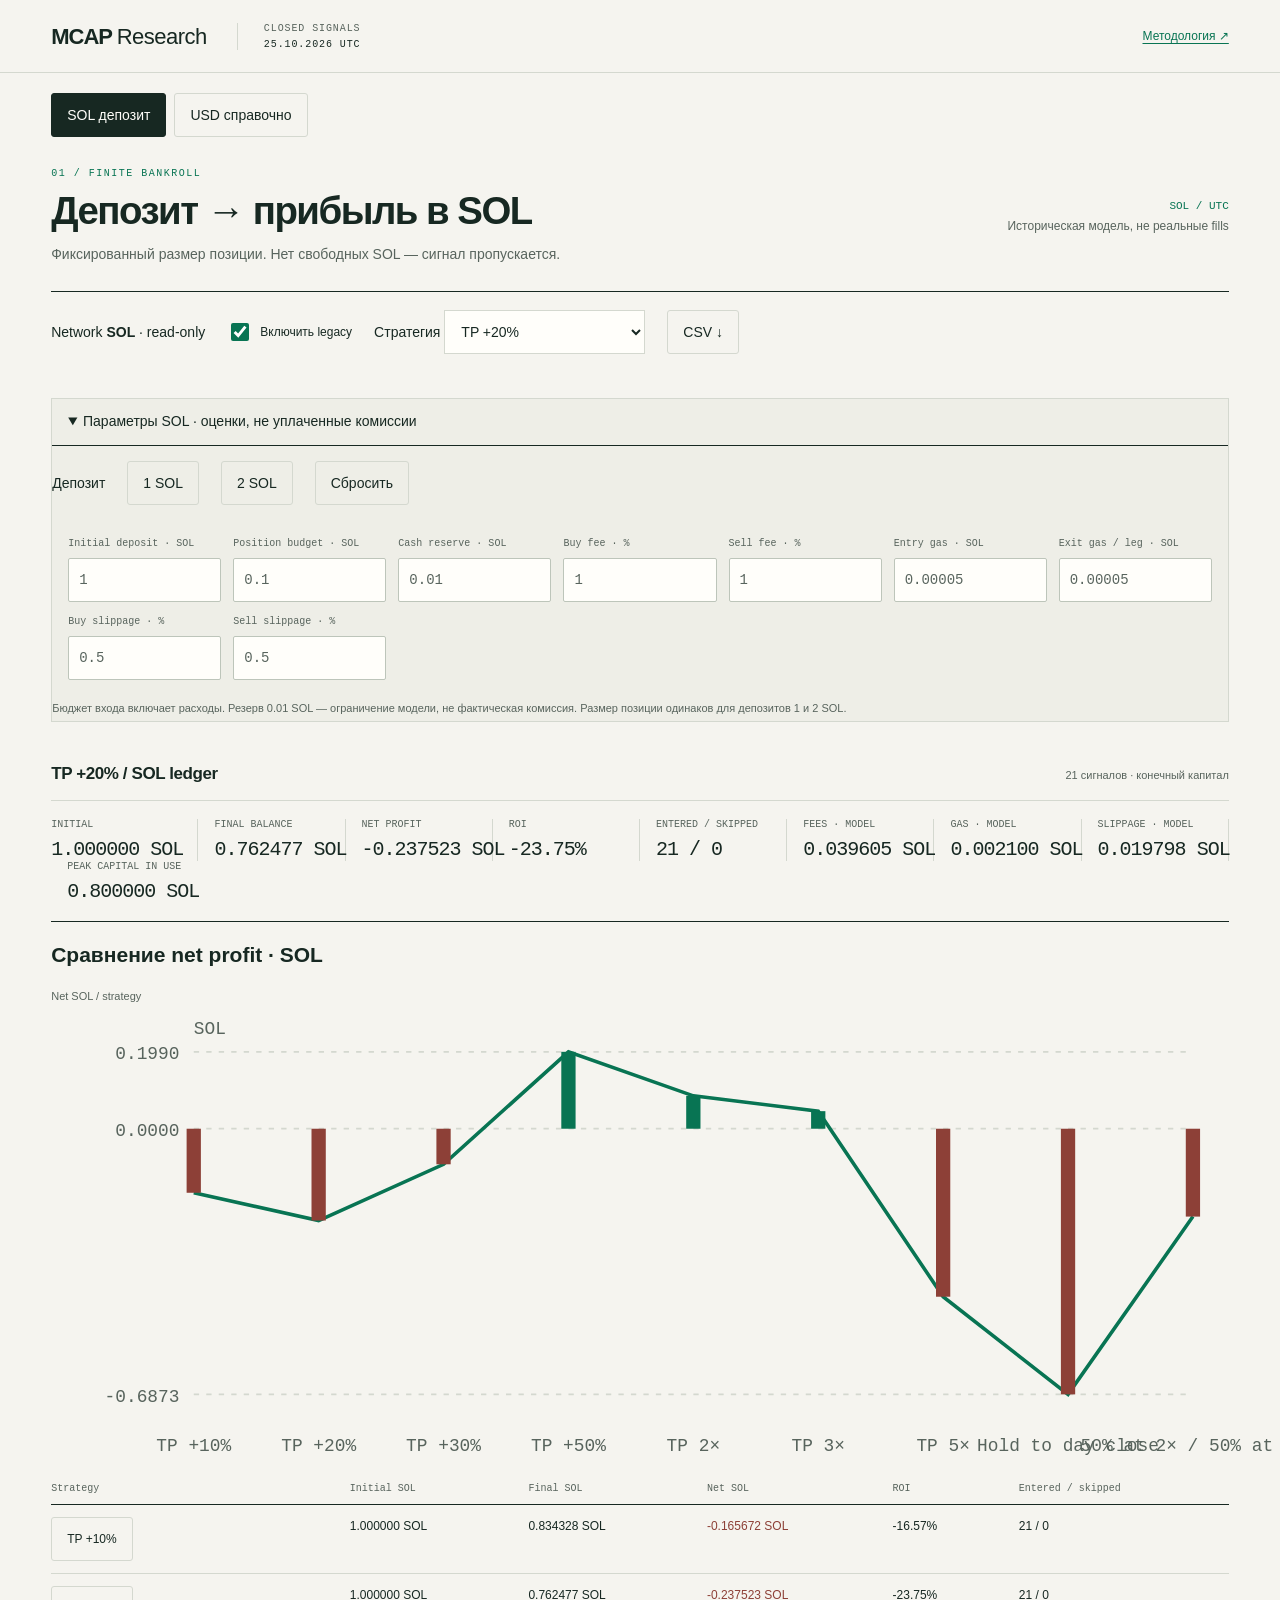
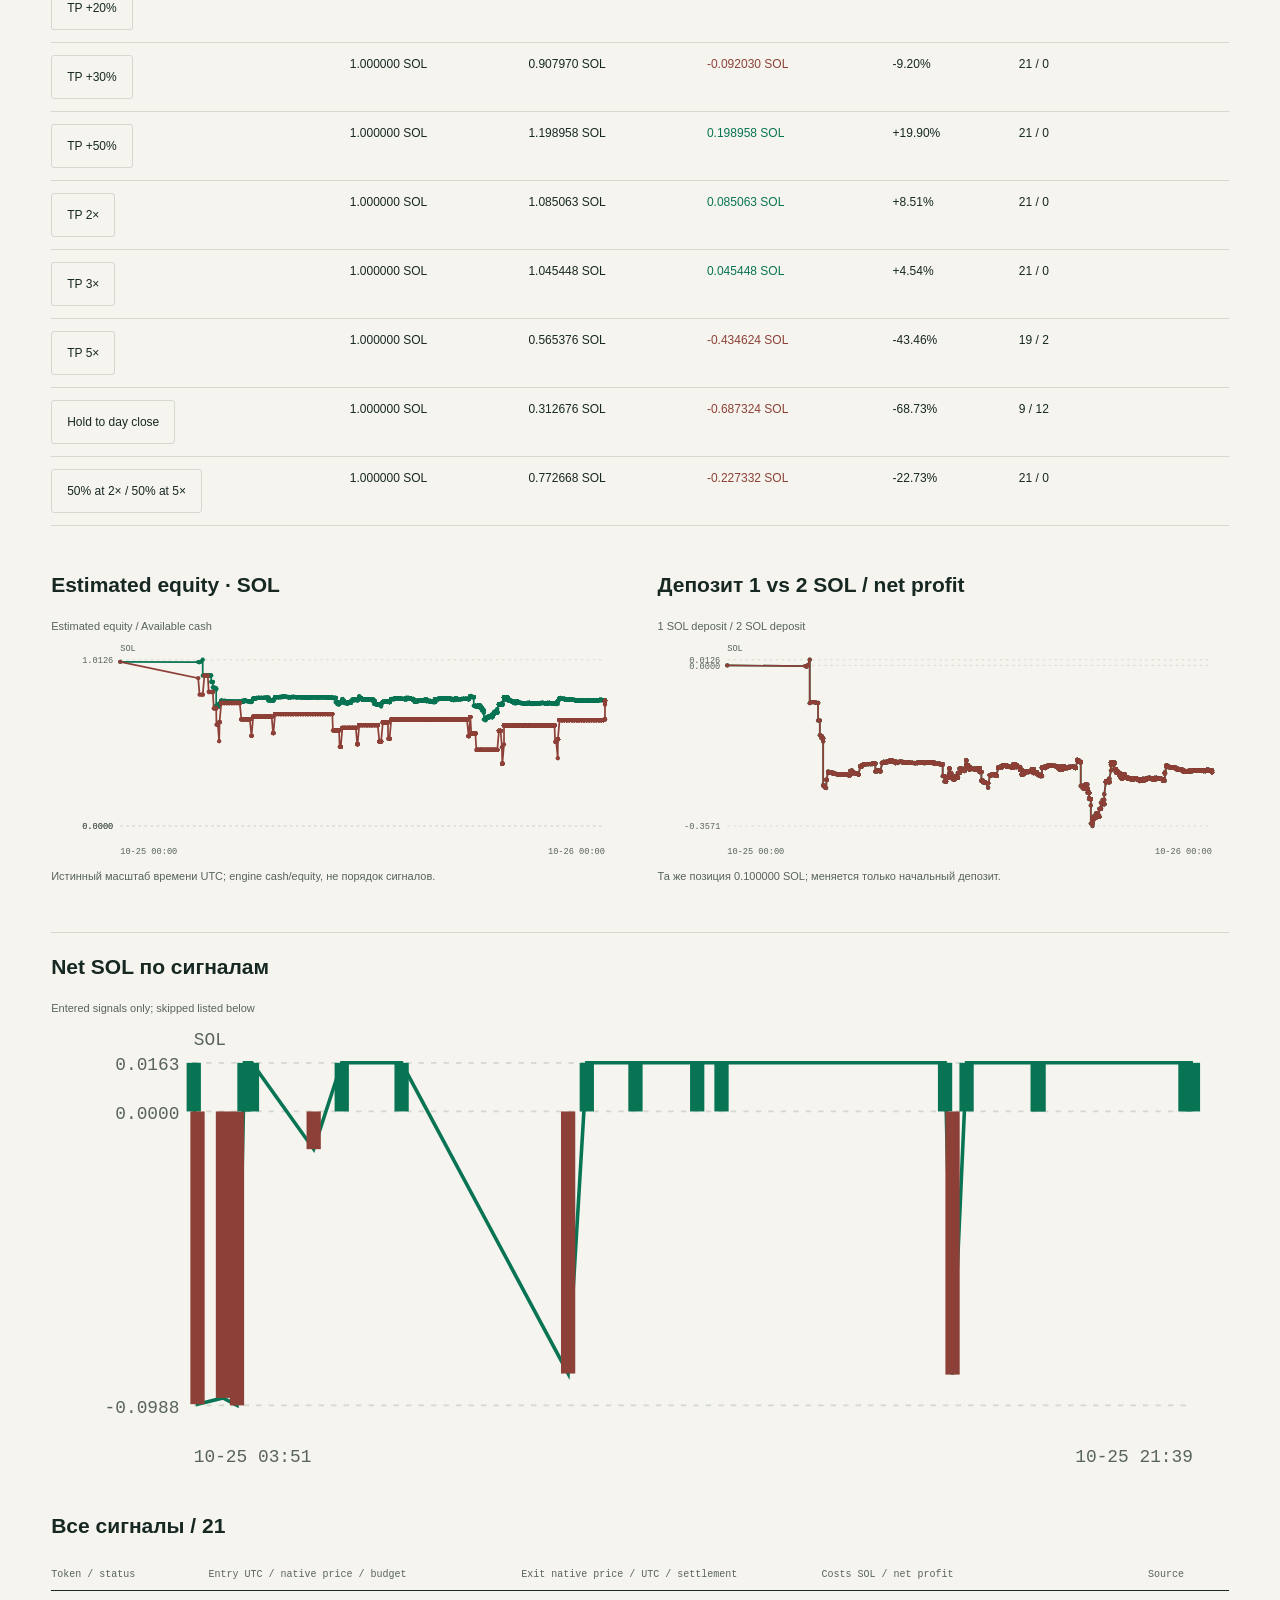
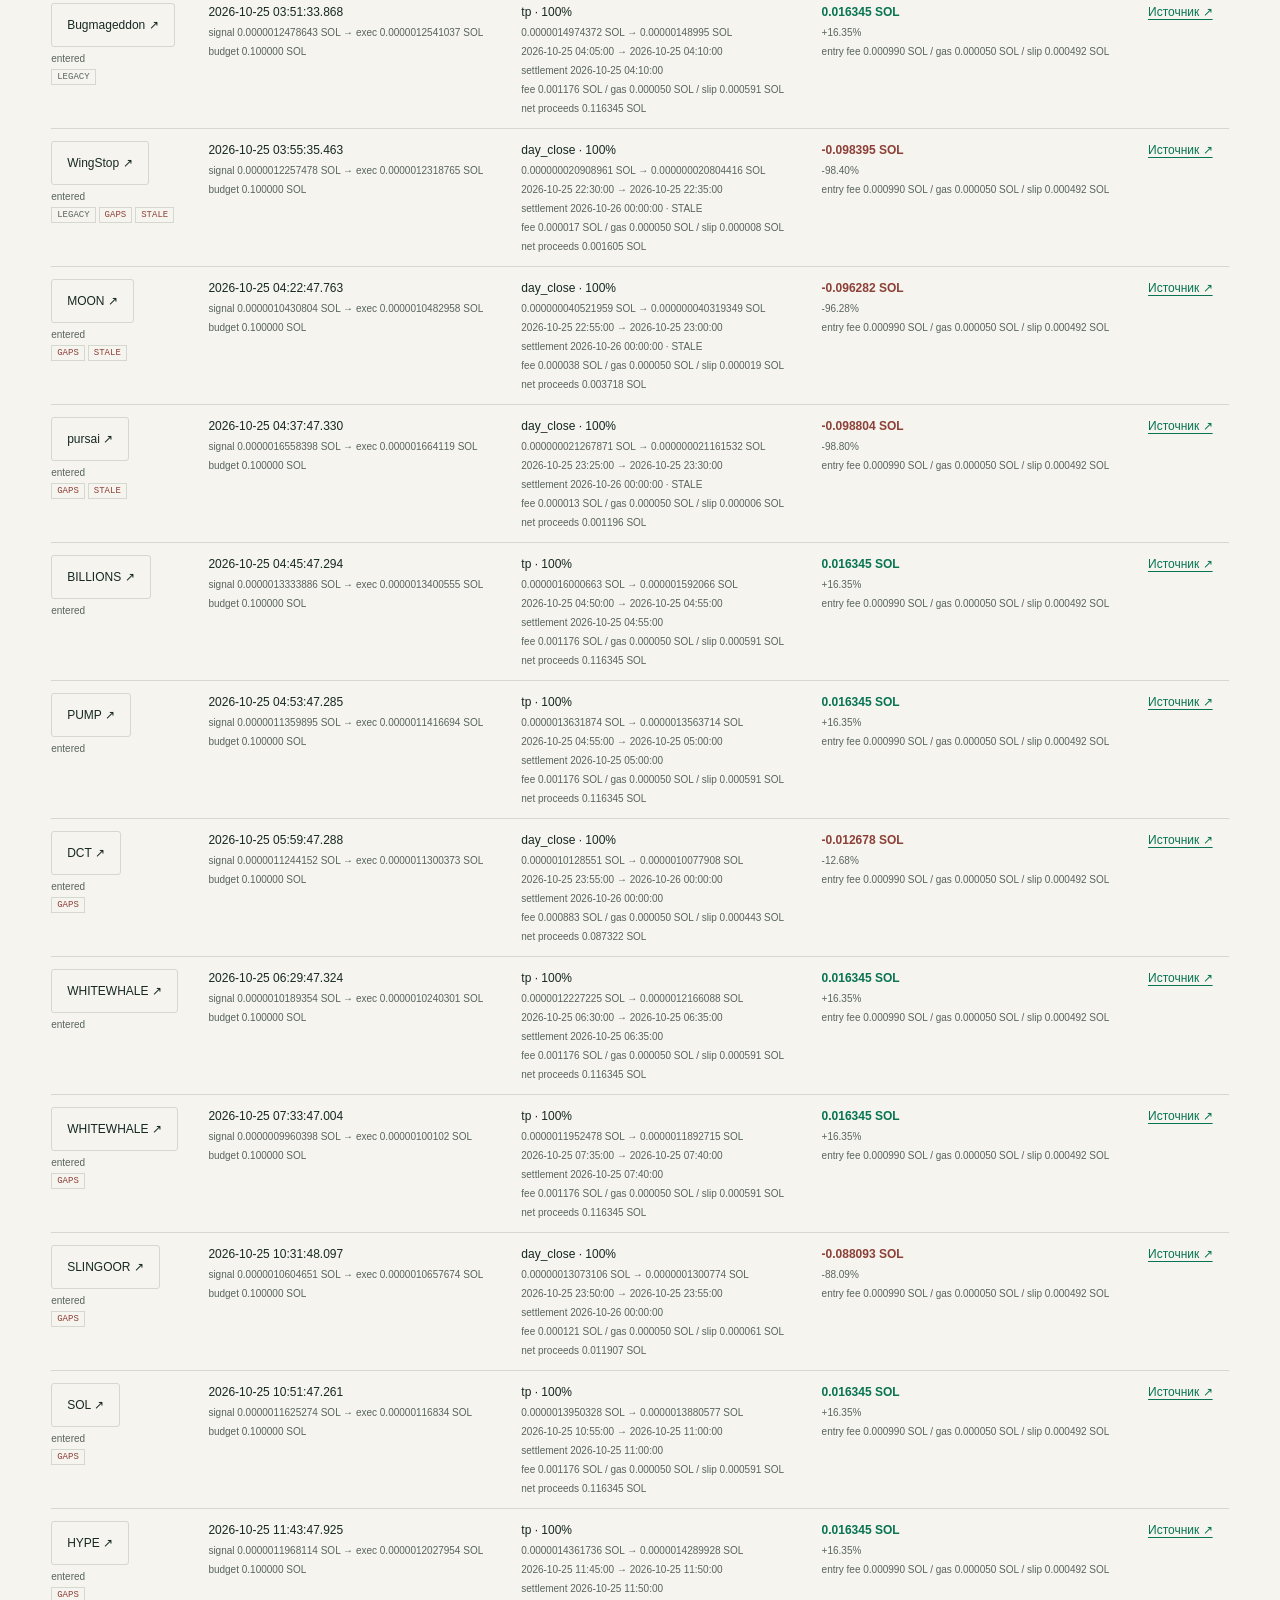
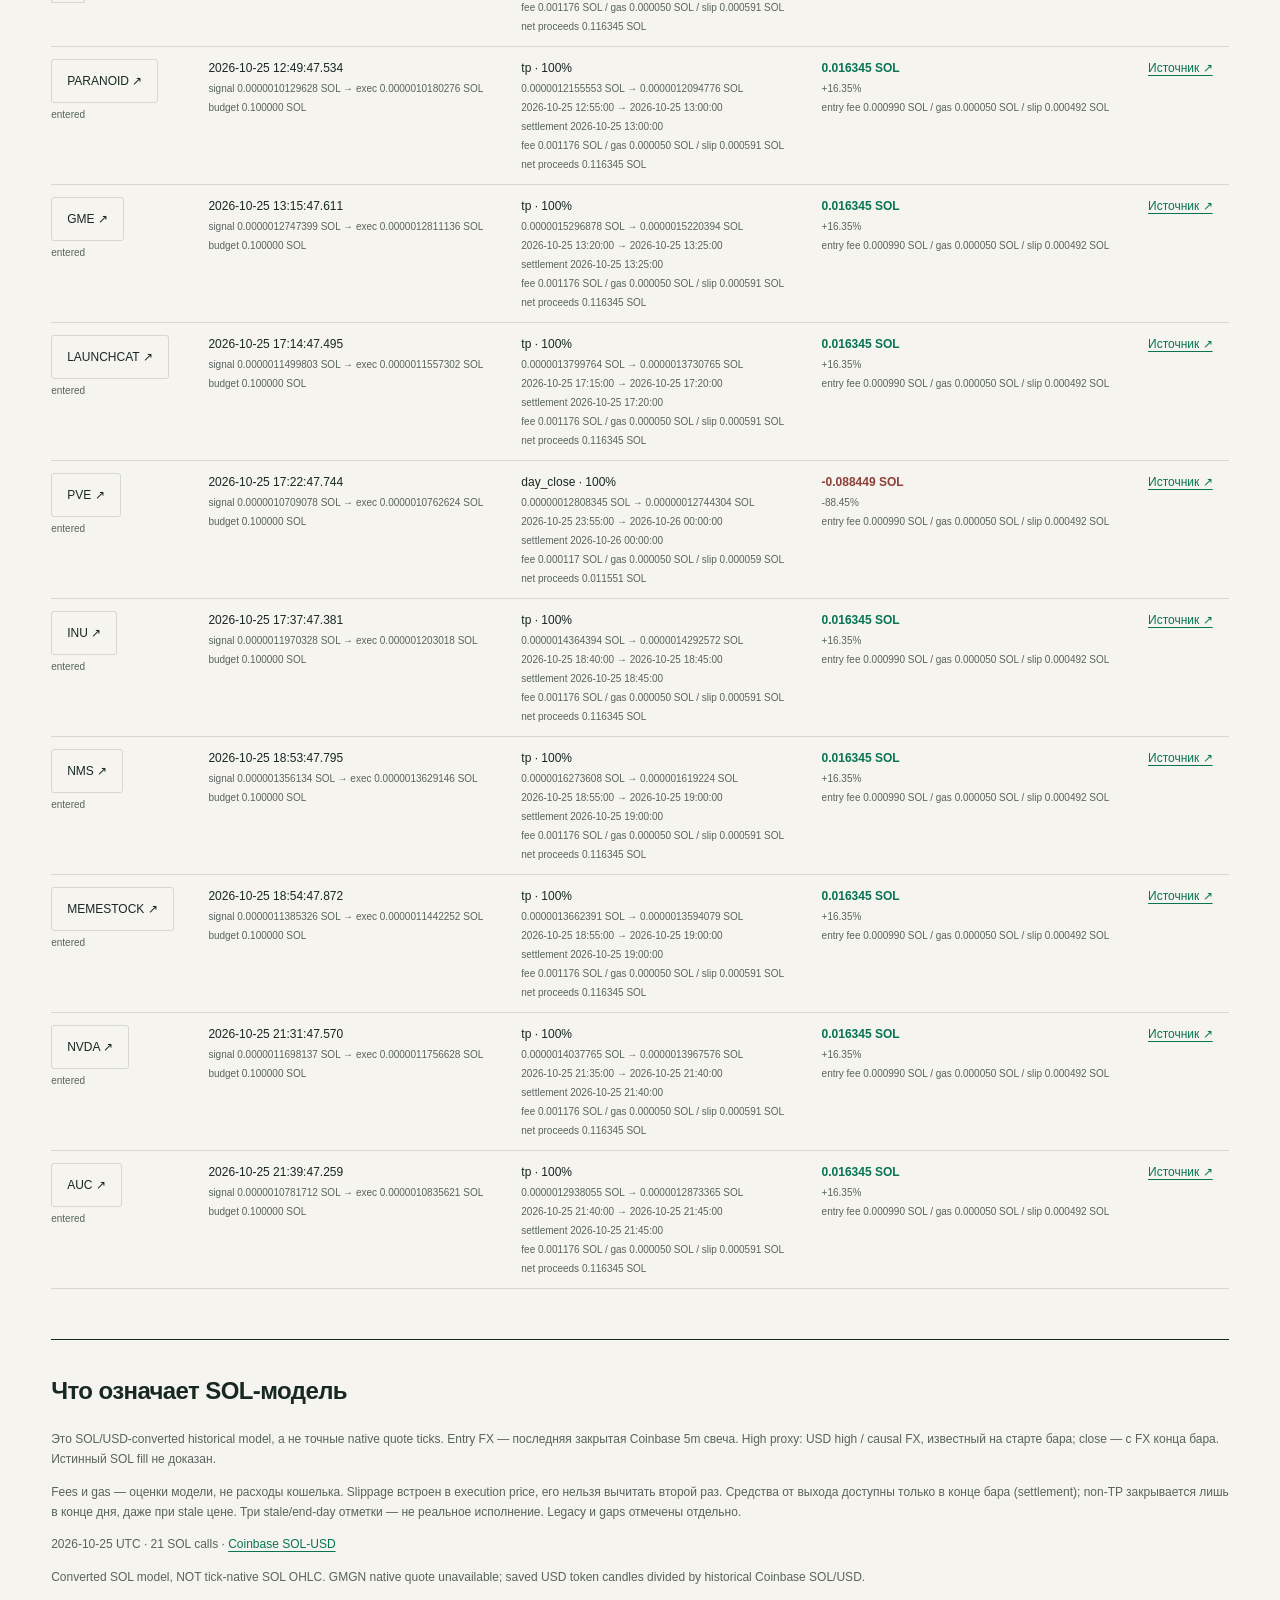
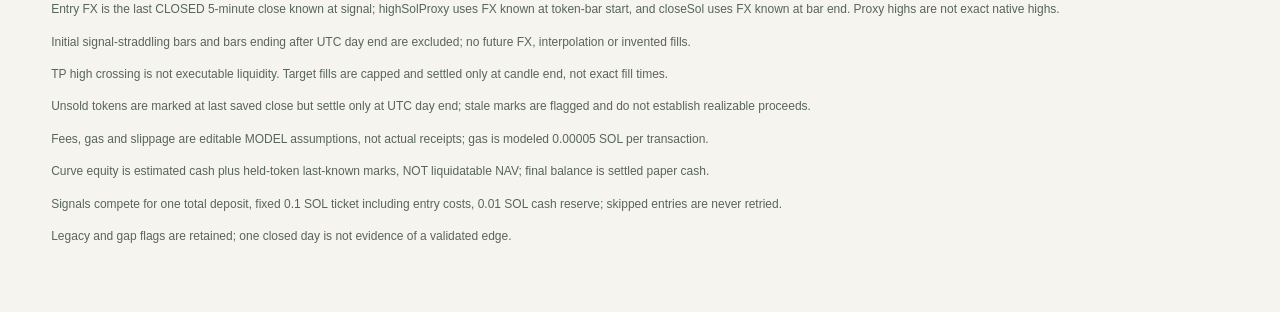
==== index.html @ de408d72 "Publish static no-login MCAP report with SOL bankroll simulation" ====
<!doctype html>
<html lang="ru"><head><meta charset="utf-8"><meta name="viewport" content="width=device-width,initial-scale=1"><meta name="theme-color" content="#f5f4ef"><title>MCAP Research — Strategy ledger · 25.10.2026</title><link rel="stylesheet" href="./styles.css"><script type="module" src="./app.mjs"></script></head>
<body><a class="skip" href="#main">К отчёту</a><header class="topbar"><a class="brand" href="./">MCAP <span>Research</span></a><span class="edition">CLOSED SIGNALS <b>25.10.2026 UTC</b></span><a href="#methodology" class="method-link">Методология ↗</a></header>
<nav class="mode-switch" aria-label="Валюта отчёта"><button id="mode-sol" aria-pressed="true">SOL депозит</button><button id="mode-usd" aria-pressed="false">USD справочно</button></nav><main id="sol-main"></main><main id="main" hidden><div class="report-heading"><div><p class="eyebrow">01 / STRATEGY LAB</p><h1>Сигнал → результат</h1><p class="subtitle">Сравнение правил выхода на сохранённых рыночных данных.</p></div><div class="report-stamp">HISTORICAL SIMULATION<br><span>Не реальные исполнения</span></div></div>
<section class="toolbar" aria-label="Фильтры"><fieldset class="chain"><legend>Network</legend><label><input type="radio" name="chain" value="all" checked><span>ALL</span></label><label><input type="radio" name="chain" value="sol"><span>SOL</span></label><label><input type="radio" name="chain" value="robinhood"><span>RH</span></label></fieldset><label class="toggle"><input id="legacy" type="checkbox" checked> Включить legacy</label><label class="strategy-label">Разбор стратегии <select id="strategy" aria-label="Стратегия"></select></label><button id="export" disabled>CSV ↓</button></section>
<details class="assumptions" open><summary><span>Параметры исполнения</span><span class="badge">ASSUMPTIONS · НЕ УПЛАЧЕННЫЕ КОМИССИИ</span></summary><form id="config" novalidate><div class="config-grid"><label>Stake / call · USD<input name="stakeUsd" type="number" min="0.01" step="any" required></label><label>Buy fee · %<input name="buyFeePct" type="number" min="0" max="99.99" step="any" required></label><label>Sell fee · %<input name="sellFeePct" type="number" min="0" max="99.99" step="any" required></label><label>Entry gas · USD<input name="entryGasUsd" type="number" min="0" step="any" required></label><label>Exit gas / leg · USD<input name="exitGasUsd" type="number" min="0" step="any" required></label><label>Buy slippage · %<input name="buySlipPct" type="number" min="0" max="99.99" step="any" required></label><label>Sell slippage · %<input name="sellSlipPct" type="number" min="0" max="99.99" step="any" required></label></div><div class="config-bottom"><p>Одинаковые допущения для SOL и RH. Меняют расчёт, не исходные цены.</p><button type="button" id="reset">Сбросить</button></div></form></details>
<div id="error" class="error" role="alert" hidden></div><div id="status" class="status" role="status">Загрузка сохранённого набора данных…</div>
<div id="report" hidden><section aria-labelledby="selected-title"><div class="section-title"><h2 id="selected-title">Выбранная стратегия</h2><span id="selection-note"></span></div><div id="metrics" class="metrics"></div></section>
<section class="comparison" aria-labelledby="compare-title"><div class="section-title"><h2 id="compare-title">Сравнение выходов</h2><span>Одинаковый капитал · независимые calls</span></div><div class="compare-layout"><div id="roi-chart" class="chart"></div><div class="table-scroll"><table class="strategy-table"><caption class="sr-only">Сравнение стратегий</caption><thead><tr><th>Strategy</th><th>Hits</th><th>Gross PnL</th><th>Net PnL</th><th>Net ROI</th></tr></thead><tbody id="strategy-rows"></tbody></table></div></div></section>
<div class="chart-pair"><section><div class="section-title"><h2>Накопленный NET PnL</h2><span>USD / порядок сигналов</span></div><div id="curve-chart" class="chart"></div><p class="chart-note">Сумма результатов независимых calls. Не NAV, не equity по времени; без реинвестирования.</p></section><section><div class="section-title"><h2>Результат каждого call</h2><span>NET PnL · USD</span></div><div id="calls-chart" class="chart"></div><p class="chart-note">Каждый столбец — один сигнал в исходном порядке. Нулевая линия выделена.</p></section></div>
<section class="ledger"><div class="section-title"><h2>Журнал сделок <span id="call-count"></span></h2><span>Откройте строку для полного расчёта ↗</span></div><div class="table-scroll" tabindex="0" aria-label="Прокручиваемый журнал сделок"><table><caption class="sr-only">Все отфильтрованные сигналы выбранной стратегии</caption><thead><tr><th>Token / network</th><th>Entry · UTC / price</th><th>Exit · reason / UTC range / price</th><th>Fees / gas</th><th>Net PnL / ROI</th><th>Source</th></tr></thead><tbody id="trade-rows"></tbody></table></div></section></div>
<section id="methodology" class="methodology"><p class="eyebrow">02 / READING THE MODEL</p><h2>Что именно здесь рассчитано</h2><div class="method-columns"><div><h3>Сигнал ≠ сделка</h3><p>Baseline — сохранённая цена сигнала, не фактический fill. Entry execution моделируется с buy slippage. Комиссии, gas и slippage выше — редактируемые допущения, а не подтверждённые расходы кошелька.</p><h3>Take-profit на OHLCV</h3><p>TP предполагает исполнение по target при касании high свечи, затем учитывает sell slippage. Первая 5m-свеча, пересекающая момент сигнала, исключена: её high мог быть до входа. Это особенно важно для +10% и +20%. Точный момент выхода внутри свечи неизвестен: показываем диапазон UTC.</p></div><div><h3>Качество данных</h3><p>Три закрывающие отметки в исходном наборе устарели: это last-known mark, не гарантированная ликвидная цена. Пропуски OHLCV и legacy отмечены у соответствующих calls. Legacy можно исключить.</p><h3>Ограничения выборки</h3><p>RH — только два calls: слишком мало для вывода об эффективности сети. Историческая симуляция не обещает доходность, не учитывает все риски ликвидности, MEV и доступности исполнения. Gross и net сравниваются по одному набору сигналов.</p></div></div><div id="dataset-notes"></div></section>
<footer><span>MCAP / RESEARCH NOTE 25.10.2026</span><span>USD · UTC · без live API</span></footer></main>
<dialog id="detail" aria-labelledby="detail-title"><div class="dialog-head"><h2 id="detail-title">Call detail</h2><button id="close-detail" aria-label="Закрыть детали">Закрыть ×</button></div><div id="detail-body"></div></dialog></body></html>
---- styles.css ----
[hidden]{display:none!important}.mode-switch{max-width:1570px;margin:20px auto 0;padding:0 4vw;display:flex;gap:8px}.mode-switch [aria-pressed=true]{background:#172822;color:#fffefa;border-color:#172822}#sol-main .metrics{grid-template-columns:repeat(auto-fit,minmax(145px,1fr))}#sol-main section{margin-bottom:26px}#sol-main .toolbar{flex-wrap:wrap}#sol-main small{display:block}#sol-main .table-scroll{max-width:100%;overflow:auto}#sol-main table{min-width:760px}#sol-main .config-grid{padding:16px}#sol-main .chart svg{max-width:100%;height:auto}#sol-main select{max-width:100%}#sol-main .metric strong{font-size:20px;overflow-wrap:anywhere}@media(max-width:600px){#sol-main .report-heading{display:block}#sol-main .report-stamp{text-align:left;margin-top:15px}#sol-main .metrics{grid-template-columns:repeat(2,minmax(0,1fr))}#sol-main .toolbar{align-items:stretch}#sol-main .toolbar>label{max-width:100%}#sol-main .chart-pair{grid-template-columns:minmax(0,1fr)}#sol-main .config-grid{grid-template-columns:repeat(2,minmax(0,1fr))}#sol-main input{width:100%;min-width:0}#sol-main .chart-pair>section{min-width:0}}:root{--paper:#f5f4ef;--surface:#fffefa;--ink:#172822;--muted:#58645d;--line:#d4d8cf;--accent:#087453;--negative:#8d4037;--mono:'SFMono-Regular',Consolas,'Liberation Mono',monospace;--sans:'Helvetica Neue',Helvetica,Arial,sans-serif}*{box-sizing:border-box}html{scroll-behavior:smooth}body{margin:0;background:var(--paper);color:var(--ink);font-family:var(--sans);font-size:14px;line-height:1.5;font-variant-numeric:tabular-nums}a{color:var(--accent);text-underline-offset:3px}button,input,select{font:inherit;color:inherit}button,select,input{min-height:44px}button{background:transparent;border:1px solid var(--line);padding:9px 15px;border-radius:3px;cursor:pointer}button:hover{border-color:var(--accent);background:#e8eee7}button:disabled{opacity:.45;cursor:not-allowed}button:focus-visible,a:focus-visible,input:focus-visible,select:focus-visible,summary:focus-visible,[tabindex]:focus-visible{outline:3px solid var(--accent);outline-offset:3px}.topbar{min-height:73px;padding:15px 4vw;display:flex;align-items:center;gap:30px;border-bottom:1px solid var(--line)}.brand{font-size:22px;text-decoration:none;color:var(--ink);font-weight:750;letter-spacing:-1px}.brand span{font-weight:400;letter-spacing:-.5px}.edition{font:10px var(--mono);letter-spacing:.09em;border-left:1px solid var(--line);padding-left:26px;color:var(--muted)}.edition b{display:block;color:var(--ink);font-weight:400;margin-top:5px}.method-link{margin-left:auto;font-size:12px}main{max-width:1570px;margin:auto;padding:0 4vw}.report-heading{display:flex;justify-content:space-between;gap:24px;align-items:center;padding:31px 0 26px}.eyebrow{font:10px var(--mono);letter-spacing:.15em;color:var(--accent);margin:0 0 10px}h1{font-size:clamp(28px,3vw,42px);line-height:1.12;letter-spacing:-1.5px;margin:0 0 12px;font-weight:550}.subtitle{margin:0;color:var(--muted)}.report-stamp{text-align:right;font:11px/1.9 var(--mono);color:var(--accent)}.report-stamp span{color:var(--muted);font:12px var(--sans)}.toolbar{display:flex;align-items:center;gap:22px;flex-wrap:wrap;border-top:1px solid var(--ink);padding:15px 0}.chain{margin:0;padding:0;border:0;display:flex;align-items:center;gap:2px}.chain legend{float:left;margin-right:13px;font:11px var(--mono);color:var(--muted);padding-top:15px}.chain label{position:relative;cursor:pointer}.chain input{position:absolute;opacity:0;inset:0;width:100%;margin:0}.chain span{display:block;padding:12px 17px;border:1px solid var(--line);font:12px var(--mono)}.chain input:checked+span{background:var(--ink);color:var(--surface);border-color:var(--ink)}.chain input:focus-visible+span{outline:3px solid var(--accent);outline-offset:2px}.toggle{display:flex;align-items:center;gap:8px;font-size:12px}.toggle input{accent-color:var(--accent);width:18px}.strategy-label{margin-left:auto;display:flex;align-items:center;gap:12px;font-size:12px;color:var(--muted)}select{max-width:100%;background:var(--surface);border:1px solid var(--line);padding:8px 28px 8px 12px}.assumptions{border:1px solid var(--line);background:#eeeee7;margin-bottom:22px}.assumptions summary{cursor:pointer;padding:12px 16px;min-height:46px}.badge{font:9px var(--mono);letter-spacing:.07em;margin-left:18px;color:var(--muted)}#config{padding:0 16px 10px}.config-grid{display:grid;grid-template-columns:repeat(7,minmax(0,1fr));gap:12px}.config-grid label{font:10px/1.5 var(--mono);color:var(--muted)}.config-grid input{display:block;width:100%;margin-top:7px;padding:8px 10px;border:1px solid #bdc5ba;border-radius:2px;background:var(--surface);font:14px var(--mono)}input[aria-invalid=true]{border:2px solid var(--negative)}.config-bottom{display:flex;justify-content:space-between;align-items:center;gap:16px;color:var(--muted);font-size:11px}.config-bottom button{border:0;text-decoration:underline}.section-title{display:flex;align-items:baseline;justify-content:space-between;gap:15px;padding:17px 0 14px}.section-title h2{font-size:17px;letter-spacing:-.4px;margin:0;font-weight:550}.section-title>span{font-size:11px;color:var(--muted)}.metrics{display:grid;grid-template-columns:repeat(7,minmax(0,1fr));border-top:1px solid var(--line);border-bottom:1px solid var(--ink);padding:18px 0}.metric{padding:0 16px;border-right:1px solid var(--line)}.metric:first-child{padding-left:0}.metric:last-child{border:0}.metric-label{display:block;font:10px var(--mono);color:var(--muted);margin-bottom:8px}.metric strong{font:clamp(18px,1.8vw,25px) var(--mono);letter-spacing:-1px;white-space:nowrap}.metric small{display:block;color:var(--muted);font:10px var(--mono);margin-top:5px}.positive{color:var(--accent)}.negative{color:var(--negative)}.compare-layout{display:grid;grid-template-columns:1fr 1fr;gap:35px;border-bottom:1px solid var(--line);padding-bottom:15px}.chart{min-width:0}.chart svg{width:100%;height:auto;display:block;overflow:visible}.chart text{font-family:var(--mono);font-size:10px;fill:var(--muted)}.chart .axis{stroke:#9da89e;stroke-width:1}.chart .grid{stroke:var(--line);stroke-dasharray:3 4}.chart .gross{fill:#a2b3a6}.chart .net{fill:var(--accent)}.chart .loss{fill:#97695f}.chart .series{fill:none;stroke:var(--accent);stroke-width:2}.chart .target{stroke:var(--negative);stroke-width:1;stroke-dasharray:5 4}.chart-legend{display:flex;gap:20px;font:10px var(--mono);color:var(--muted);padding:5px 0 10px}.chart-legend i{display:inline-block;width:10px;height:8px;margin-right:6px}.chart-pair{display:grid;grid-template-columns:1fr 1fr;gap:35px;border-bottom:1px solid var(--line);padding-bottom:18px}.chart-pair>section{min-width:0}.chart-note{font-size:11px;color:var(--muted);margin:4px 0}.table-scroll{overflow-x:auto;max-width:100%;min-width:0}table{border-collapse:collapse;width:100%;font-size:12px;text-align:left}th{font:10px var(--mono);color:var(--muted);white-space:nowrap;padding:10px 12px;border-bottom:1px solid var(--ink)}td{padding:12px;border-bottom:1px solid var(--line);vertical-align:top}th:first-child,td:first-child{padding-left:0}td small{display:block;font-size:10px;color:var(--muted);margin-top:4px}.strategy-table th,.strategy-table td{padding:9px 8px;text-align:right}.strategy-table th:first-child,.strategy-table td:first-child{text-align:left}.strategy-table button{border:0;padding:0 7px;font:12px var(--mono);min-width:70px}.strategy-table tr.selected{background:#e3ece2}.number{font-family:var(--mono);white-space:nowrap}.ledger table{min-width:1020px}.token-button{border:0;padding:0;min-height:44px;font-weight:700;text-align:left;color:var(--accent)}.tag{display:inline-block;font:9px var(--mono);padding:2px 5px;border:1px solid var(--line);margin:2px 3px 0 0;color:var(--muted)}.warning{color:var(--negative)}.ledger{padding-bottom:24px}.methodology{border-top:1px solid var(--ink);padding:28px 0}.methodology h2{font-size:24px;letter-spacing:-.6px;margin:5px 0 20px}.method-columns{display:grid;grid-template-columns:1fr 1fr;gap:60px}.methodology h3{font-size:13px;font-weight:600;margin:16px 0 6px}.methodology p{font-size:12px;color:var(--muted);line-height:1.7;margin-top:5px}#dataset-notes{font:11px/1.7 var(--mono);color:var(--muted);overflow-wrap:anywhere}footer{border-top:1px solid var(--line);padding:20px 0 30px;display:flex;justify-content:space-between;font:9px var(--mono);color:var(--muted);letter-spacing:.05em}.error{border:1px solid var(--negative);color:var(--negative);background:#f8eeea;padding:15px;margin-bottom:20px}.status{padding:16px 0;color:var(--muted)}dialog{width:min(1000px,calc(100vw - 24px));max-height:90dvh;border:1px solid var(--line);border-radius:4px;padding:0 24px 24px;background:var(--surface);color:var(--ink)}dialog::backdrop{background:#15251dcc}.dialog-head{position:sticky;top:0;background:var(--surface);display:flex;justify-content:space-between;align-items:center;gap:15px;padding:15px 0;border-bottom:1px solid var(--line);z-index:1}.dialog-head h2{font-size:20px;margin:0}.detail-meta{display:flex;flex-wrap:wrap;gap:12px;align-items:center;margin:15px 0}.address{overflow-wrap:anywhere;font:11px var(--mono)}.detail-warnings{font-size:12px;color:var(--negative)}.detail-grid{display:grid;grid-template-columns:1fr 1fr;gap:20px}.accounting{min-width:740px}.detail-summary{display:flex;gap:25px;flex-wrap:wrap;margin:18px 0;font:13px var(--mono)}.skip{position:fixed;top:-100px;left:15px;padding:10px;background:var(--surface);z-index:5}.skip:focus{top:10px}.sr-only{position:absolute;width:1px;height:1px;overflow:hidden;clip:rect(0,0,0,0)}[hidden]{display:none!important}@media(min-width:1600px){main{padding-left:45px;padding-right:45px}}@media(max-width:1100px){.config-grid{grid-template-columns:repeat(4,minmax(0,1fr))}.metrics{grid-template-columns:repeat(4,minmax(0,1fr));gap:18px 0}.metric:nth-child(5){padding-left:0}.compare-layout{gap:20px}.metric strong{font-size:21px}.section-title>span{max-width:50%;text-align:right}}@media(max-width:760px){.topbar{gap:15px;padding:12px 5vw;flex-wrap:wrap}.brand{font-size:20px}.edition{margin-left:auto;padding-left:14px}.method-link{display:none}main{padding:0 5vw}.report-heading{padding:24px 0 20px;align-items:start}.report-stamp{display:none}.toolbar{gap:10px 15px}.strategy-label{margin:0;width:100%;justify-content:space-between;order:3}.strategy-label select{flex:1;max-width:235px}.toolbar>button{margin-left:auto}.badge{display:block;margin:7px 0 0 16px;font-size:8px}.config-grid{grid-template-columns:repeat(2,minmax(0,1fr));gap:12px}.config-bottom{align-items:flex-start}.config-bottom p{max-width:75%}.metrics{grid-template-columns:repeat(2,minmax(0,1fr));gap:20px 0}.metric:nth-child(odd){padding-left:0}.metric:nth-child(even){border-right:0}.metric:last-child{grid-column:span 2;border-top:1px solid var(--line);padding-top:14px}.metric strong{font-size:25px}.compare-layout,.chart-pair,.method-columns,.detail-grid{grid-template-columns:1fr;gap:20px}.section-title{align-items:center}.section-title h2{font-size:16px}.section-title>span{font-size:10px;max-width:45%}.strategy-table{min-width:410px}.method-columns{gap:0}.methodology h2{font-size:22px}footer{gap:20px;font-size:8px}dialog{padding:0 16px 20px}.dialog-head h2{font-size:18px}.dialog-head button{padding:8px}.detail-summary{gap:12px}.chart-legend{font-size:9px}.toggle{font-size:11px}.chain span{padding:13px}.chain legend{margin-right:8px}}@media(prefers-reduced-motion:reduce){html{scroll-behavior:auto}*,*::before,*::after{animation:none!important;transition:none!important}}
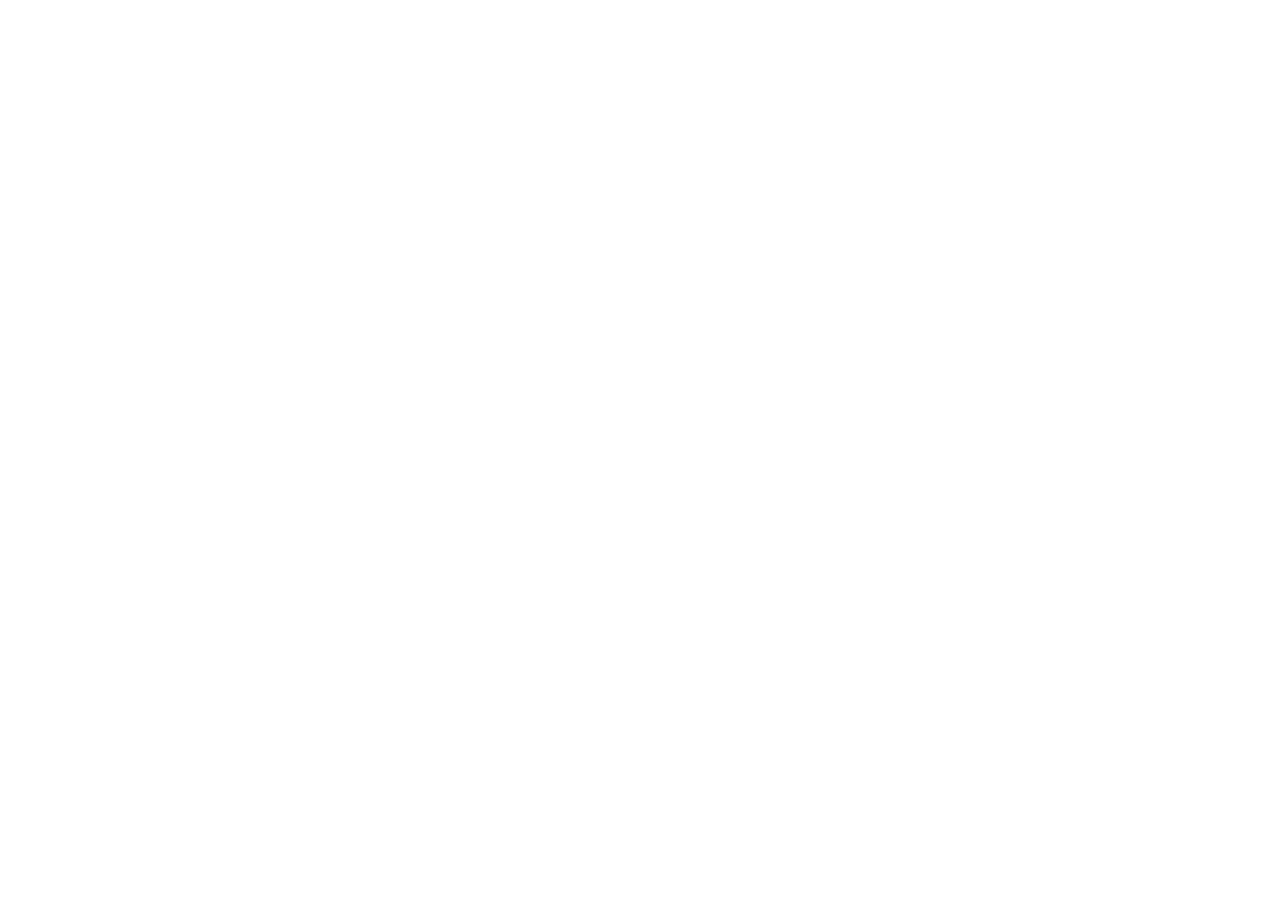
==== commit 3aa577e6: "Redirect former report entry points to GMGN 100K canonical page" ====
--- a/index.html
+++ b/index.html
@@ -1,14 +1 @@
-<!doctype html>
-<html lang="ru"><head><meta charset="utf-8"><meta name="viewport" content="width=device-width,initial-scale=1"><meta name="theme-color" content="#f5f4ef"><title>MCAP Research — Strategy ledger · 25.10.2026</title><link rel="stylesheet" href="./styles.css"><script type="module" src="./app.mjs"></script></head>
-<body><a class="skip" href="#main">К отчёту</a><header class="topbar"><a class="brand" href="./">MCAP <span>Research</span></a><span class="edition">CLOSED SIGNALS <b>25.10.2026 UTC</b></span><a href="#methodology" class="method-link">Методология ↗</a></header>
-<nav class="mode-switch" aria-label="Валюта отчёта"><button id="mode-sol" aria-pressed="true">SOL депозит</button><button id="mode-usd" aria-pressed="false">USD справочно</button></nav><main id="sol-main"></main><main id="main" hidden><div class="report-heading"><div><p class="eyebrow">01 / STRATEGY LAB</p><h1>Сигнал → результат</h1><p class="subtitle">Сравнение правил выхода на сохранённых рыночных данных.</p></div><div class="report-stamp">HISTORICAL SIMULATION<br><span>Не реальные исполнения</span></div></div>
-<section class="toolbar" aria-label="Фильтры"><fieldset class="chain"><legend>Network</legend><label><input type="radio" name="chain" value="all" checked><span>ALL</span></label><label><input type="radio" name="chain" value="sol"><span>SOL</span></label><label><input type="radio" name="chain" value="robinhood"><span>RH</span></label></fieldset><label class="toggle"><input id="legacy" type="checkbox" checked> Включить legacy</label><label class="strategy-label">Разбор стратегии <select id="strategy" aria-label="Стратегия"></select></label><button id="export" disabled>CSV ↓</button></section>
-<details class="assumptions" open><summary><span>Параметры исполнения</span><span class="badge">ASSUMPTIONS · НЕ УПЛАЧЕННЫЕ КОМИССИИ</span></summary><form id="config" novalidate><div class="config-grid"><label>Stake / call · USD<input name="stakeUsd" type="number" min="0.01" step="any" required></label><label>Buy fee · %<input name="buyFeePct" type="number" min="0" max="99.99" step="any" required></label><label>Sell fee · %<input name="sellFeePct" type="number" min="0" max="99.99" step="any" required></label><label>Entry gas · USD<input name="entryGasUsd" type="number" min="0" step="any" required></label><label>Exit gas / leg · USD<input name="exitGasUsd" type="number" min="0" step="any" required></label><label>Buy slippage · %<input name="buySlipPct" type="number" min="0" max="99.99" step="any" required></label><label>Sell slippage · %<input name="sellSlipPct" type="number" min="0" max="99.99" step="any" required></label></div><div class="config-bottom"><p>Одинаковые допущения для SOL и RH. Меняют расчёт, не исходные цены.</p><button type="button" id="reset">Сбросить</button></div></form></details>
-<div id="error" class="error" role="alert" hidden></div><div id="status" class="status" role="status">Загрузка сохранённого набора данных…</div>
-<div id="report" hidden><section aria-labelledby="selected-title"><div class="section-title"><h2 id="selected-title">Выбранная стратегия</h2><span id="selection-note"></span></div><div id="metrics" class="metrics"></div></section>
-<section class="comparison" aria-labelledby="compare-title"><div class="section-title"><h2 id="compare-title">Сравнение выходов</h2><span>Одинаковый капитал · независимые calls</span></div><div class="compare-layout"><div id="roi-chart" class="chart"></div><div class="table-scroll"><table class="strategy-table"><caption class="sr-only">Сравнение стратегий</caption><thead><tr><th>Strategy</th><th>Hits</th><th>Gross PnL</th><th>Net PnL</th><th>Net ROI</th></tr></thead><tbody id="strategy-rows"></tbody></table></div></div></section>
-<div class="chart-pair"><section><div class="section-title"><h2>Накопленный NET PnL</h2><span>USD / порядок сигналов</span></div><div id="curve-chart" class="chart"></div><p class="chart-note">Сумма результатов независимых calls. Не NAV, не equity по времени; без реинвестирования.</p></section><section><div class="section-title"><h2>Результат каждого call</h2><span>NET PnL · USD</span></div><div id="calls-chart" class="chart"></div><p class="chart-note">Каждый столбец — один сигнал в исходном порядке. Нулевая линия выделена.</p></section></div>
-<section class="ledger"><div class="section-title"><h2>Журнал сделок <span id="call-count"></span></h2><span>Откройте строку для полного расчёта ↗</span></div><div class="table-scroll" tabindex="0" aria-label="Прокручиваемый журнал сделок"><table><caption class="sr-only">Все отфильтрованные сигналы выбранной стратегии</caption><thead><tr><th>Token / network</th><th>Entry · UTC / price</th><th>Exit · reason / UTC range / price</th><th>Fees / gas</th><th>Net PnL / ROI</th><th>Source</th></tr></thead><tbody id="trade-rows"></tbody></table></div></section></div>
-<section id="methodology" class="methodology"><p class="eyebrow">02 / READING THE MODEL</p><h2>Что именно здесь рассчитано</h2><div class="method-columns"><div><h3>Сигнал ≠ сделка</h3><p>Baseline — сохранённая цена сигнала, не фактический fill. Entry execution моделируется с buy slippage. Комиссии, gas и slippage выше — редактируемые допущения, а не подтверждённые расходы кошелька.</p><h3>Take-profit на OHLCV</h3><p>TP предполагает исполнение по target при касании high свечи, затем учитывает sell slippage. Первая 5m-свеча, пересекающая момент сигнала, исключена: её high мог быть до входа. Это особенно важно для +10% и +20%. Точный момент выхода внутри свечи неизвестен: показываем диапазон UTC.</p></div><div><h3>Качество данных</h3><p>Три закрывающие отметки в исходном наборе устарели: это last-known mark, не гарантированная ликвидная цена. Пропуски OHLCV и legacy отмечены у соответствующих calls. Legacy можно исключить.</p><h3>Ограничения выборки</h3><p>RH — только два calls: слишком мало для вывода об эффективности сети. Историческая симуляция не обещает доходность, не учитывает все риски ликвидности, MEV и доступности исполнения. Gross и net сравниваются по одному набору сигналов.</p></div></div><div id="dataset-notes"></div></section>
-<footer><span>MCAP / RESEARCH NOTE 25.10.2026</span><span>USD · UTC · без live API</span></footer></main>
-<dialog id="detail" aria-labelledby="detail-title"><div class="dialog-head"><h2 id="detail-title">Call detail</h2><button id="close-detail" aria-label="Закрыть детали">Закрыть ×</button></div><div id="detail-body"></div></dialog></body></html>+<!doctype html><html lang="ru"><head><meta charset="utf-8"><meta name="viewport" content="width=device-width,initial-scale=1"><meta http-equiv="refresh" content="0;url=https://ramonhitramon.github.io/gmgn_100kmcap/"><link rel="canonical" href="https://ramonhitramon.github.io/gmgn_100kmcap/"><title>GMGN 100K — переезд</title><script>location.replace('https://ramonhitramon.github.io/gmgn_100kmcap/'+location.search+location.hash)</script></head><body><p>Страница переехала: <a href="https://ramonhitramon.github.io/gmgn_100kmcap/">GMGN 100K — графики и сделки</a></p></body></html>
